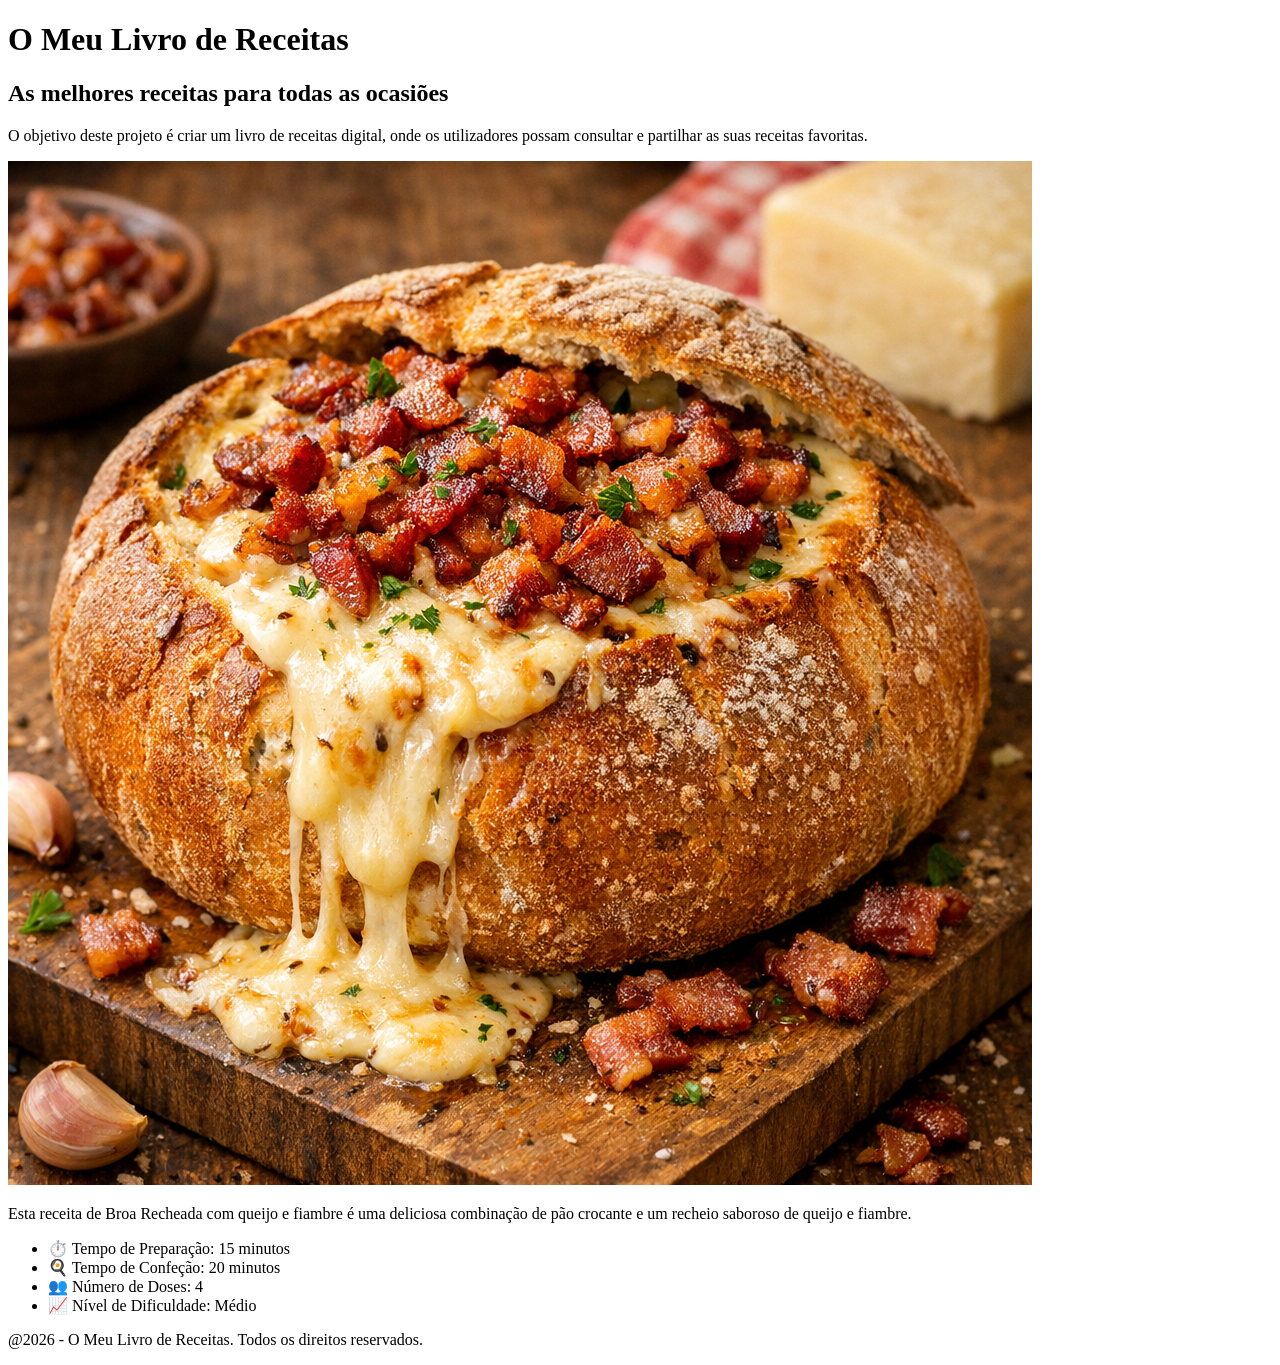
==== index.html @ de5983a4 "adicionando projecto no git" ====
<!doctype html>
<html lang="pt-PT”">
  <head>
    <meta charset="UTF-8" />
    <meta name="viewport" content="width=device-width, initial-scale=1.0" />
    <title>Livro de Receitas</title>
  </head>

  <body>
    <h1>O Meu Livro de Receitas</h1>
    <h2>As melhores receitas para todas as ocasiões</h2>
    <p>
      O objetivo deste projeto é criar um livro de receitas digital, onde os
      utilizadores possam consultar e partilhar as suas receitas favoritas.
    </p>
    <div>
      <img
        src="./imagens/Broa recheada.png"
        alt="Broa recheada com queijo e fiambre"
      />
      <p>
        Esta receita de Broa Recheada com queijo e fiambre é uma deliciosa
        combinação de pão crocante e um recheio saboroso de queijo e fiambre.
      </p>
      <ul>
        <li>⏱️ Tempo de Preparação: 15 minutos</li>
        <li>🍳 Tempo de Confeção: 20 minutos</li>
        <li>👥 Número de Doses: 4</li>
        <li>📈 Nível de Dificuldade: Médio</li>
      </ul>
    </div>
    <p>@2026 - O Meu Livro de Receitas. Todos os direitos reservados.</p>
  </body>
</html>
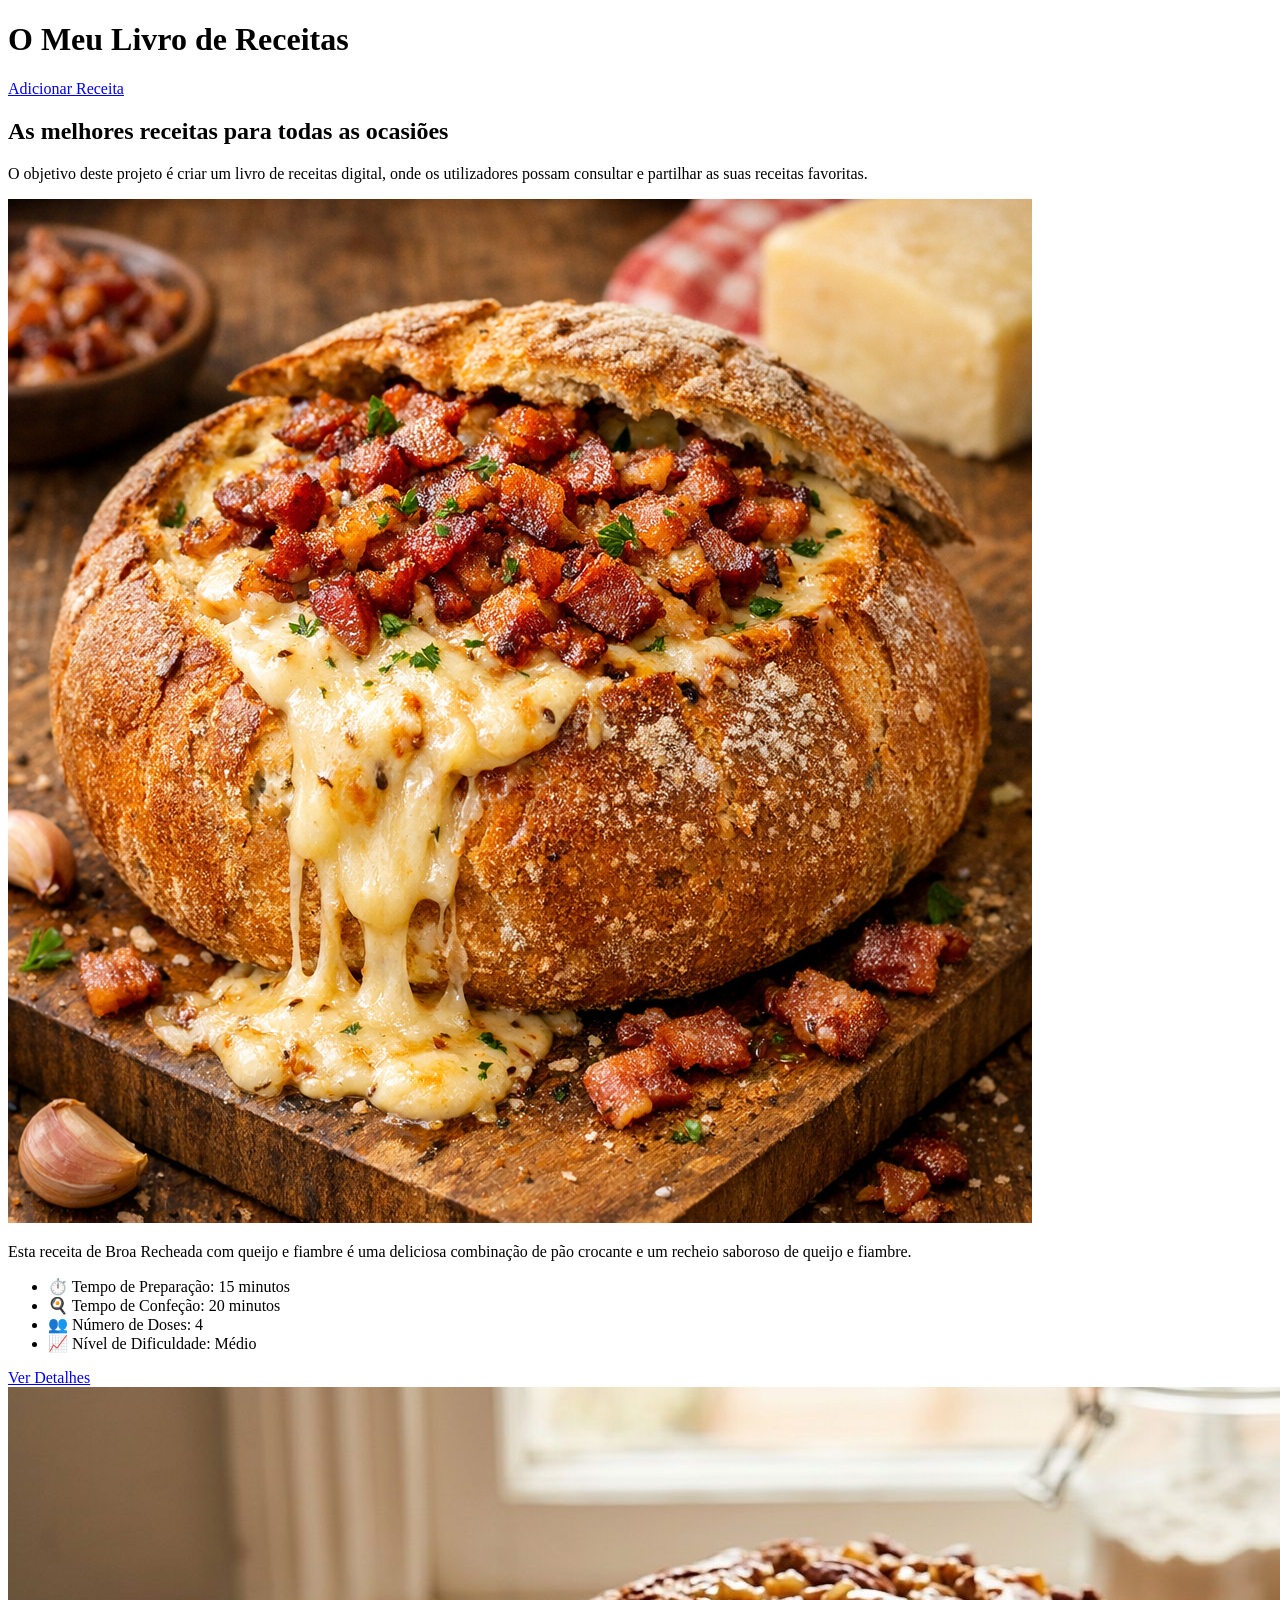
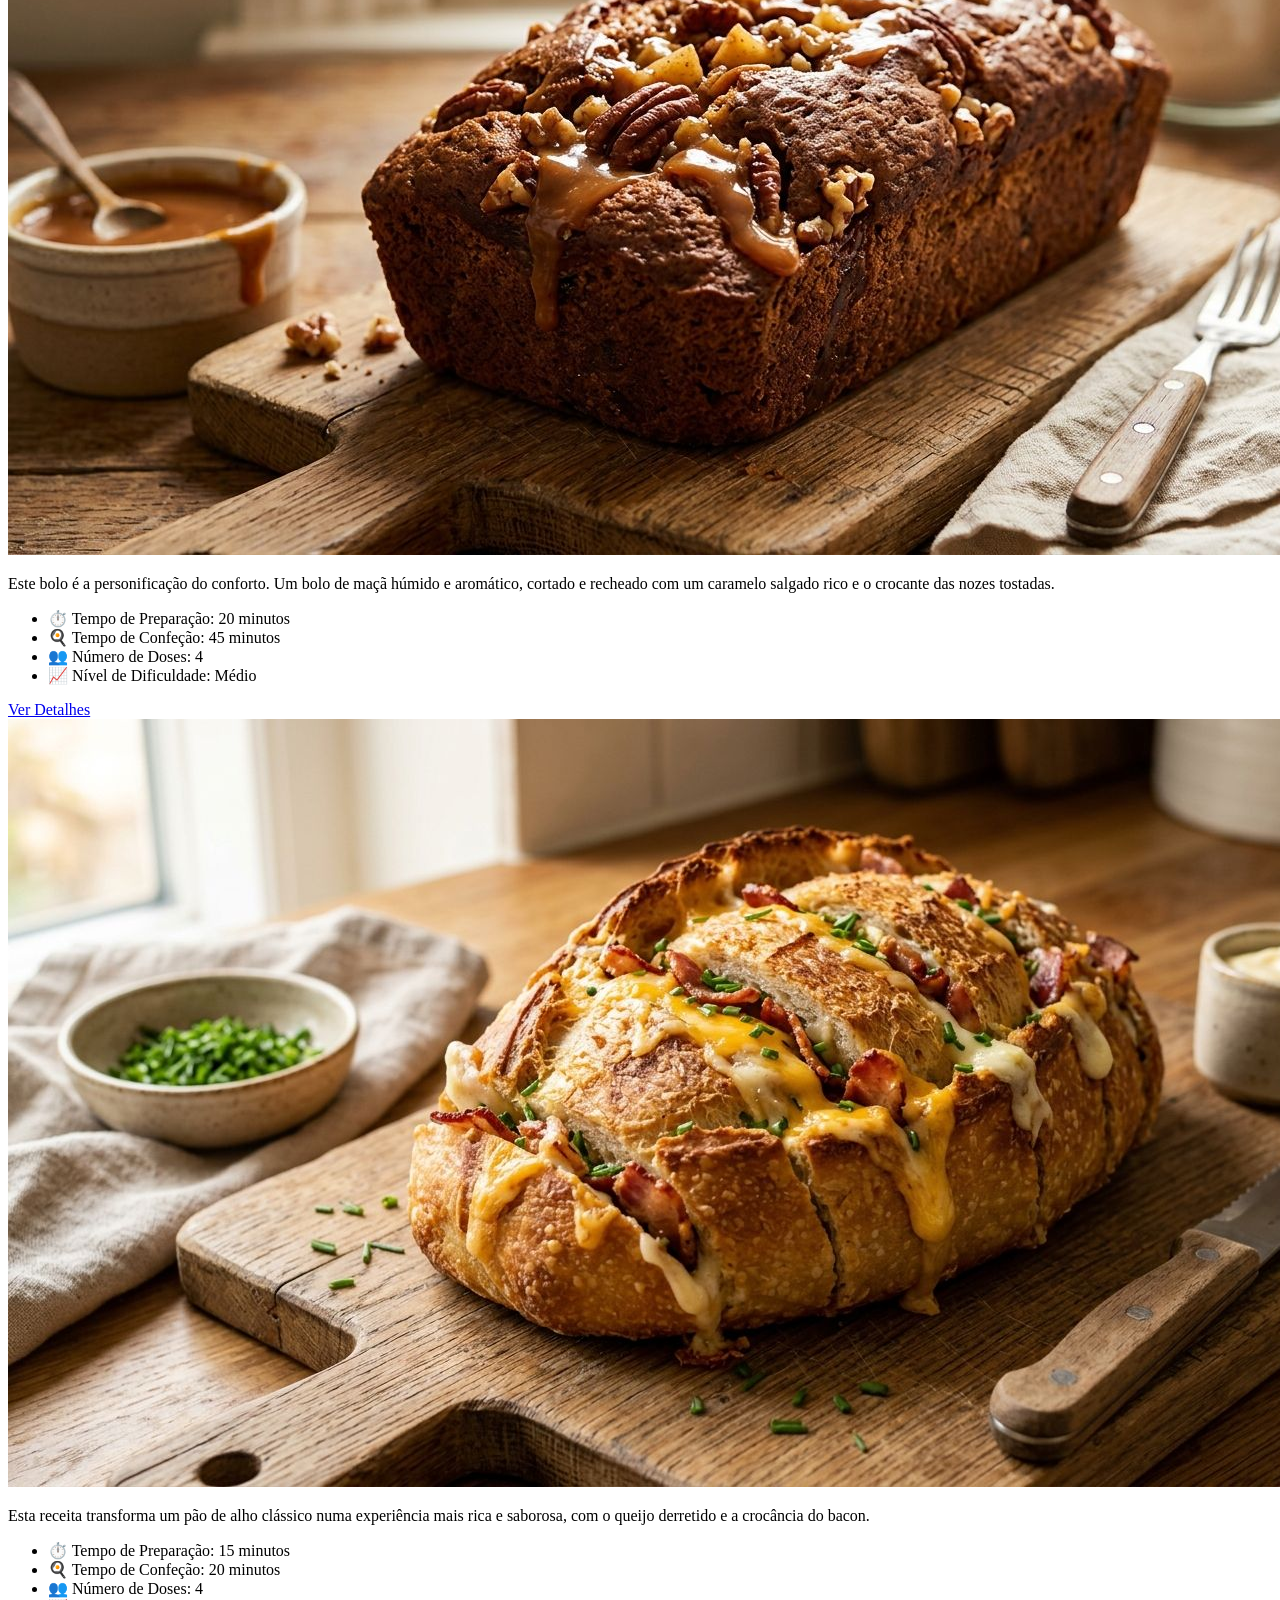
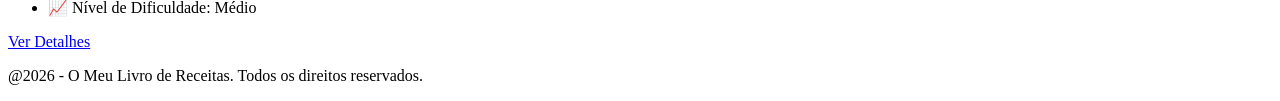
==== commit eac8988b: "Atualiza projeto Livro de Receitas - Adiciona elementos semânticos (header, main, article, footer) -" ====
--- a/index.html
+++ b/index.html
@@ -7,28 +7,82 @@
   </head>
 
   <body>
-    <h1>O Meu Livro de Receitas</h1>
+    <header>
+      <h1>O Meu Livro de Receitas</h1>
+       <a href="adicionarReceita.html">Adicionar Receita</a>
+    </header>
+
     <h2>As melhores receitas para todas as ocasiões</h2>
     <p>
       O objetivo deste projeto é criar um livro de receitas digital, onde os
       utilizadores possam consultar e partilhar as suas receitas favoritas.
     </p>
-    <div>
-      <img
-        src="./imagens/Broa recheada.png"
-        alt="Broa recheada com queijo e fiambre"
-      />
-      <p>
-        Esta receita de Broa Recheada com queijo e fiambre é uma deliciosa
-        combinação de pão crocante e um recheio saboroso de queijo e fiambre.
-      </p>
-      <ul>
-        <li>⏱️ Tempo de Preparação: 15 minutos</li>
-        <li>🍳 Tempo de Confeção: 20 minutos</li>
-        <li>👥 Número de Doses: 4</li>
-        <li>📈 Nível de Dificuldade: Médio</li>
-      </ul>
-    </div>
-    <p>@2026 - O Meu Livro de Receitas. Todos os direitos reservados.</p>
+
+    <!-- Receita de Broa com queijo e fiambre -->
+    <main>
+      <article>
+        <a href=""></a>
+        <img
+          src="./imagens/Broa recheada.png"
+          alt="Broa recheada com queijo e fiambre"
+        />
+        <p>
+          Esta receita de Broa Recheada com queijo e fiambre é uma deliciosa
+          combinação de pão crocante e um recheio saboroso de queijo e fiambre.
+        </p>
+        <ul>
+          <li>⏱️ Tempo de Preparação: 15 minutos</li>
+          <li>🍳 Tempo de Confeção: 20 minutos</li>
+          <li>👥 Número de Doses: 4</li>
+          <li>📈 Nível de Dificuldade: Médio</li>
+        </ul>
+        <a href="receitaDetalhe.html">Ver Detalhes</a>
+      </article>
+    </main>
+
+    <!-- Receita do Bolo de Maçã -->
+    <main>
+      <article>
+        <a href=""></a>
+        <img src="./imagens/bolo.jpeg" alt="Bolo de maçã" />
+        <p>
+          Este bolo é a personificação do conforto. Um bolo de maçã húmido e
+          aromático, cortado e recheado com um caramelo salgado rico e o
+          crocante das nozes tostadas.
+        </p>
+        <ul>
+          <li>⏱️ Tempo de Preparação: 20 minutos</li>
+          <li>🍳 Tempo de Confeção: 45 minutos</li>
+          <li>👥 Número de Doses: 4</li>
+          <li>📈 Nível de Dificuldade: Médio</li>
+        </ul>
+        <a href="receitaDetalhe.html">Ver Detalhes</a>
+      </article>
+    </main>
+
+    <!-- Receita do Bolo de Maçã -->
+    <main>
+      <article>
+        <img
+          src="./imagens/pao .jpeg"
+          alt="Pão de alho recheado com queijo e bacon"
+        />
+        <p>
+          Esta receita transforma um pão de alho clássico numa experiência mais
+          rica e saborosa, com o queijo derretido e a crocância do bacon.
+        </p>
+        <ul>
+          <li>⏱️ Tempo de Preparação: 15 minutos</li>
+          <li>🍳 Tempo de Confeção: 20 minutos</li>
+          <li>👥 Número de Doses: 4</li>
+          <li>📈 Nível de Dificuldade: Médio</li>
+        </ul>
+        <a href="receitaDetalhe.html">Ver Detalhes</a>
+      </article>
+    </main>
+
+    <footer>
+      <p>@2026 - O Meu Livro de Receitas. Todos os direitos reservados.</p>
+    </footer>
   </body>
 </html>
